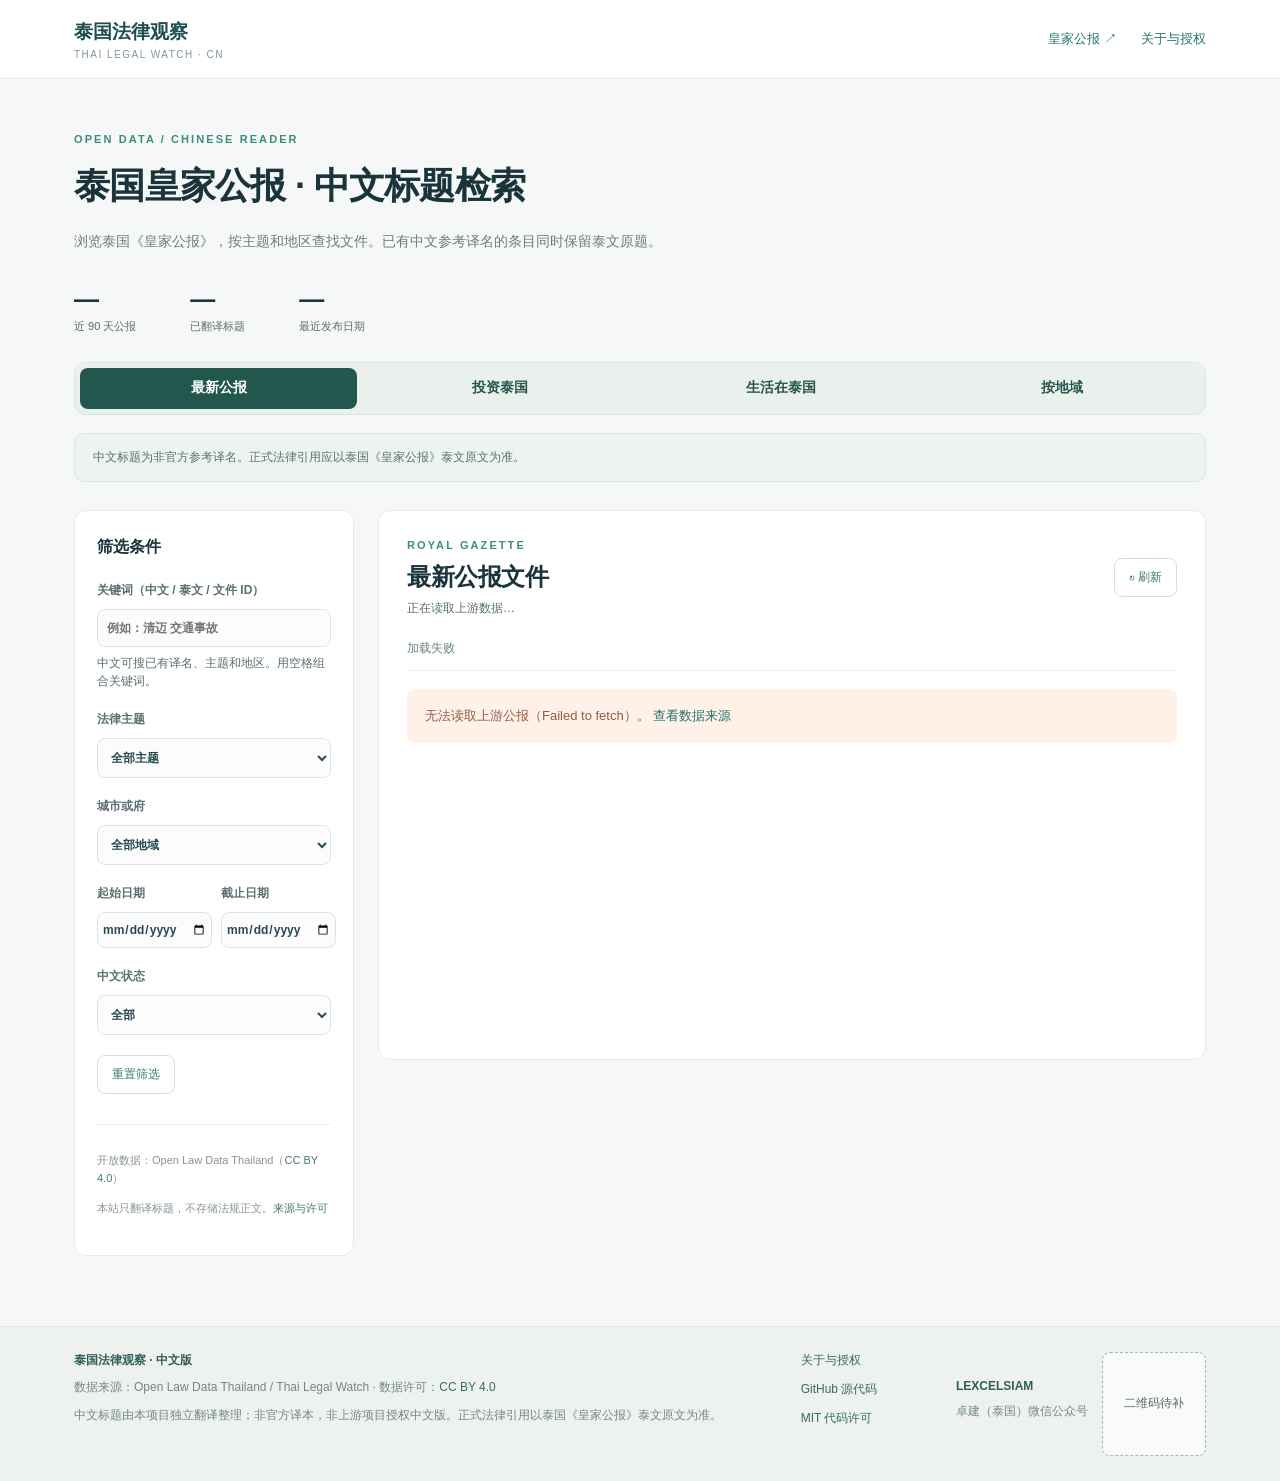
==== index.html @ db8d31ae "Scope Chinese translations to eligible Gazette titles" ====
<!doctype html>
<html lang="zh-CN">
<head>
<meta charset="utf-8"><meta name="viewport" content="width=device-width,initial-scale=1">
<meta name="description" content="泰国皇家公报法律标题中文阅读版"><title>泰国法律观察｜中文阅读版</title>
<link rel="stylesheet" href="./assets/style.css?v=regions"><script type="module" src="./assets/app.js?v=translation-scope"></script>
</head>
<body>
<header><div class="wrap head"><div><strong class="brand">泰国法律观察</strong><small>THAI LEGAL WATCH · CN</small></div><nav><a href="https://ratchakitcha.soc.go.th/" target="_blank" rel="noopener noreferrer">皇家公报 ↗</a><a href="./about.html">关于与授权</a></nav></div></header>
<main class="wrap">
<section class="hero"><div class="eyebrow">OPEN DATA / CHINESE READER</div><h1>泰国皇家公报 · 中文标题检索</h1><p>浏览泰国《皇家公报》，按主题和地区查找文件。已有中文参考译名的条目同时保留泰文原题。</p>
<div class="stats"><div><b id="totalDocs">—</b><span>近 90 天公报</span></div><div><b id="translatedCount">—</b><span>已翻译标题</span></div><div><b id="latestDate">—</b><span>最近发布日期</span></div></div></section>
<nav class="section-nav" aria-label="公报浏览栏目">
  <a href="#gazette" aria-current="page">最新公报</a>
  <a href="#invest">投资泰国</a>
  <a href="#living">生活在泰国</a>
  <a href="#regions">按地域</a>
</nav>
<div class="notice">中文标题为非官方参考译名。正式法律引用应以泰国《皇家公报》泰文原文为准。</div>
<section id="discoveryPanel" class="discovery-panel" aria-labelledby="discoveryTitle" hidden>
  <h2 id="discoveryTitle"></h2>
  <div id="discoveryBody"></div>
</section>
<div class="layout"><aside><div class="pane-title">筛选条件</div><label>关键词（中文 / 泰文 / 文件 ID）<input id="queryInput" type="search" placeholder="例如：清迈 交通事故" aria-describedby="queryHelp"><span id="queryHelp" class="filter-hint">中文可搜已有译名、主题和地区。用空格组合关键词。</span></label><label>法律主题<select id="topicSelect"><option value="">全部主题</option></select></label><label>城市或府<select id="provinceSelect"><option value="">全部地域</option></select></label><div class="dates"><label>起始日期<input id="fromDate" type="date"></label><label>截止日期<input id="toDate" type="date"></label></div><label>中文状态<select id="translationFilter"><option value="all">全部</option><option value="translated">已翻译</option><option value="pending">待译</option><option value="excluded">不纳入翻译</option><option value="review">待人工审核</option></select></label><button id="resetButton" class="ghost">重置筛选</button><div class="aside-foot"><p>开放数据：Open Law Data Thailand（<a href="https://creativecommons.org/licenses/by/4.0/" target="_blank" rel="noopener noreferrer">CC BY 4.0</a>）</p><p>本站只翻译标题，不存储法规正文。<a href="./about.html">来源与许可</a></p></div></aside>
<section class="results"><div class="result-head"><div><div class="eyebrow">ROYAL GAZETTE</div><h2 id="resultsTitle">最新公报文件</h2><p id="rangeLabel">正在读取上游数据…</p><p id="updatedLabel"></p></div><button id="refreshButton" class="ghost">↻ 刷新</button></div><div class="result-status" role="status"><span id="statusLabel">加载中</span><span id="countLabel"></span></div><div id="errorBox" class="error" hidden></div><div id="list"><p class="loading">正在加载…</p></div><div id="emptyBox" hidden>没有符合条件的记录。</div><div class="more"><button id="moreButton" class="ghost" hidden>加载更多</button></div></section></div>
</main>
<footer><div class="wrap footer-attribution"><div><strong>泰国法律观察 · 中文版</strong><p>数据来源：Open Law Data Thailand / Thai Legal Watch · 数据许可：<a href="https://creativecommons.org/licenses/by/4.0/" target="_blank" rel="noopener noreferrer">CC BY 4.0</a></p><p>中文标题由本项目独立翻译整理；非官方译本，非上游项目授权中文版。正式法律引用以泰国《皇家公报》泰文原文为准。</p></div><div class="footer-links"><a href="./about.html">关于与授权</a><a href="https://github.com/zvbo/thai-legal-watch-cn" target="_blank" rel="noopener noreferrer">GitHub 源代码</a><a href="https://github.com/zvbo/thai-legal-watch-cn/blob/main/LICENSE" target="_blank" rel="noopener noreferrer">MIT 代码许可</a></div>
<section class="footer-wechat" aria-label="LEXCELSIAM 微信公众号">
  <div><strong>LEXCELSIAM</strong><p>卓建（泰国）微信公众号</p></div>
  <div class="wechat-slot">二维码待补</div>
</section>
</div></footer>
</body></html>
---- assets/style.css ----
:root{font-family:Inter,-apple-system,BlinkMacSystemFont,"PingFang SC","Microsoft YaHei",sans-serif;background:#f6f8f7;color:#19343b}*{box-sizing:border-box}body{margin:0}a{color:#24776d;text-decoration:none}a:hover{text-decoration:underline}button,input,select{font:inherit}.wrap{max-width:1180px;padding:0 24px;margin:auto}header{background:#fff;border-bottom:1px solid #e6ebe8}.head{height:78px;display:flex;justify-content:space-between;align-items:center;gap:20px}.brand{font-size:19px;color:#1e4e4d}.head small{display:block;font-size:10px;letter-spacing:.15em;color:#7d9994;margin-top:4px}nav{display:flex;gap:24px;font-size:13px}h1,h2,h3{letter-spacing:-.02em}.hero{padding:54px 0 28px}.eyebrow{font-size:11px;font-weight:800;letter-spacing:.19em;color:#3c8c80}.hero h1{font-size:36px;margin:17px 0}.hero p{line-height:1.9;font-size:14px;color:#6b7d80}.stats{display:flex;gap:54px;margin-top:30px}.stats>div{display:flex;flex-direction:column;gap:5px}.stats b{font-size:25px}.stats span{color:#8a9c9c;font-size:11px}.notice{background:#edf4f0;border:1px solid #dae8dd;padding:15px 18px;margin:12px 0 28px;border-radius:10px;font-size:12px;color:#587366}.layout{display:grid;grid-template-columns:280px minmax(0,1fr);gap:24px;align-items:start}aside,.results{background:#fff;border:1px solid #e6ebe9;border-radius:12px}aside{padding:26px 22px}.pane-title{font-size:16px;font-weight:750;margin-bottom:24px}aside label{display:block;color:#5b7072;font-size:12px;margin:0 0 20px;font-weight:650}input,select{display:block;width:100%;margin-top:10px;padding:11px 9px;border:1px solid #dbe6e3;background:#fbfcfb;border-radius:8px;min-width:0;color:#284b52;font-size:12px}.dates{display:grid;grid-template-columns:1fr 1fr;gap:9px}.dates input{padding:9px 4px}.ghost{padding:10px 14px;background:#fff;border:1px solid #d1e2de;color:#39796d;border-radius:8px;cursor:pointer;font-size:12px}.ghost:hover{background:#f1f8f5}.aside-foot{font-size:11px;color:#859594;line-height:1.7;border-top:1px solid #edf1ef;margin-top:30px;padding-top:15px}.results{padding:28px;min-height:550px}.result-head{display:flex;align-items:center;justify-content:space-between;gap:12px}.result-head h2{font-size:24px;margin:10px 0 7px}.result-head p{font-size:12px;color:#839497;margin:0}.result-status{display:flex;justify-content:space-between;font-size:12px;color:#6c8587;padding:23px 0 13px;border-bottom:1px solid #eaf0ed;gap:12px}.day-heading{background:#f4f8f6;padding:10px;margin-top:18px;font-size:12px;font-weight:750;color:#567e79;border-radius:6px}.result-row{border-bottom:1px solid #edf1ef;padding:22px 0}.meta{display:flex;gap:9px;flex-wrap:wrap;font-size:11px;color:#788e90}.chip{background:#eef5f1;border-radius:5px;padding:3px 7px;color:#48776d}.pending{background:#f1f3f4;color:#879294}.result-row h3{font-size:16px;line-height:1.6;margin:13px 0 8px}.thai{color:#8b999a;font-size:12px;line-height:1.7;overflow-wrap:anywhere}.links{display:flex;gap:20px;flex-wrap:wrap;font-size:12px;margin-top:15px}.links span{color:#a3aead;font-size:10px}.more{text-align:center;padding:20px}.error{background:#fff0e8;color:#925c46;padding:18px;margin-top:18px;border-radius:8px;font-size:13px}#emptyBox{text-align:center;color:#83999a;padding:40px 0}.loading{color:#809193}footer{margin-top:70px;background:#eef2ef;border-top:1px solid #e2eae5;color:#728885;font-size:12px;padding:25px 0}footer .wrap{display:flex;justify-content:space-between;align-items:center;gap:20px}[hidden]{display:none!important}@media(max-width:810px){.layout{grid-template-columns:1fr}aside{display:grid;grid-template-columns:1fr 1fr;gap:0 20px}.pane-title,.aside-foot{grid-column:1/-1}}@media(max-width:550px){.wrap{padding:0 16px}.hero{padding-top:34px}.hero h1{font-size:28px}.stats{gap:18px;justify-content:space-between}.stats b{font-size:21px}.stats span{font-size:10px}aside{display:block}.results{padding:17px}nav{gap:11px;font-size:11px}.head{height:69px}.result-head h2{font-size:20px}footer .wrap{display:block}}
/* Attribution and about page */
footer a{color:#356c63}footer .footer-attribution{display:flex;justify-content:space-between;align-items:flex-start;gap:28px}footer .footer-attribution p{line-height:1.7;margin:8px 0}footer .footer-attribution strong{color:#325d58}.footer-links{display:flex;flex-direction:column;gap:12px;flex-shrink:0}.source-notes{font-size:11px;line-height:1.5;color:#849694;margin:10px 0}.aside-foot a{color:#48776d}.about-main{max-width:900px;padding-top:50px;padding-bottom:38px}.about-main h1{font-size:34px;margin:14px 0 18px}.about-lead{font-size:15px;color:#607776;line-height:2;margin-bottom:40px}.about-section{padding:25px 0;border-top:1px solid #e0e8e4}.about-section h2{font-size:19px;margin:0 0 19px}.about-section p{color:#617572;line-height:2;font-size:14px}.about-section strong{color:#294b4a}.about-table{display:grid;gap:14px}.about-table>div{padding:20px 22px;background:#fff;border:1px solid #e4ebe7;border-radius:10px}.about-table p{margin:8px 0}.about-table a{font-size:13px}.about-back{padding-top:15px}@media(max-width:810px){footer .footer-attribution{flex-direction:column}.footer-links{flex-direction:row;flex-wrap:wrap}.about-main{padding-top:35px}}@media(max-width:550px){.about-main h1{font-size:27px}nav{flex-wrap:wrap;justify-content:flex-end}footer .footer-attribution{display:block}.footer-links{margin-top:15px}}

/* Gazette results */
.result-head p + p { margin-top: 5px; }
.result-head p:empty { display: none; }
.result-head p, .stats span, .source-notes { color: #596f70; }
.result-status { flex-wrap: wrap; }
.day-heading { margin-bottom: 0; }
.meta { align-items: center; color: #596f70; }
.pending { color: #59676a; }
.result-row h3 { overflow-wrap: anywhere; }
.thai { color: #4f6366; font-size: 14px; }
.links { align-items: baseline; gap: 8px 18px; }
.links span { color: #596f70; font-size: 11px; font-variant-numeric: tabular-nums; }
.ghost:disabled { opacity: .65; cursor: wait; }
@media (max-width: 550px) {
  .head small { white-space: nowrap; font-size: 9px; letter-spacing: .08em; }
  .hero { padding: 26px 0 17px; }
  .hero h1 { font-size: 25px; margin: 11px 0; }
  .hero p { line-height: 1.65; }
  .stats { margin-top: 21px; }
  .notice { padding: 11px 14px; margin-bottom: 18px; }
  aside { padding: 18px 16px; }
  aside label { margin-bottom: 14px; }
  .pane-title { margin-bottom: 14px; }
  .aside-foot { display: none; }
  aside input, aside select { font-size: 16px; font-weight: 400; }
  .dates { grid-template-columns: repeat(2, minmax(0, 1fr)); }
}

/* Browse the Gazette */
.section-nav {
  display: grid;
  grid-template-columns: repeat(4, minmax(0, 1fr));
  gap: 4px;
  padding: 5px;
  background: #eaf1ed;
  border: 1px solid #dbe6e0;
  border-radius: 12px;
}
.section-nav a, .discovery-options a {
  display: inline-flex;
  align-items: center;
  justify-content: center;
  min-height: 41px;
  padding: 8px 12px;
  border-radius: 8px;
  color: #28554f;
  font-size: 14px;
  font-weight: 650;
  text-align: center;
}
.section-nav a:hover, .discovery-options a:hover {
  background: #f5faf7;
  text-decoration: none;
}
.section-nav a[aria-current="page"], .discovery-options a[aria-current="page"] {
  background: #22574d;
  color: #fff;
}
.section-nav + .notice { margin-top: 18px; }
.discovery-panel {
  padding: 24px 28px;
  margin-bottom: 20px;
  border: 1px solid #dbe6e0;
  border-radius: 12px;
  background: #fff;
}
.discovery-panel h2 { margin: 0; font-size: 24px; }
.discovery-intro { margin: 10px 0 15px; color: #435e60; line-height: 1.65; }
.discovery-note { margin: 12px 0; color: #596f70; font-size: 13px; line-height: 1.6; }
.discovery-options { display: flex; flex-wrap: wrap; justify-content: flex-start; gap: 7px; }
.discovery-options a {
  border: 1px solid #dbe6e0;
  font-size: 13px;
  background: #f4f8f6;
}
.lens-chip { background: #e5f1ec; color: #27594d; }
@media (max-width: 550px) {
  .hero h1 { text-wrap: balance; }
  .section-nav { grid-template-columns: repeat(2, minmax(0, 1fr)); }
  .section-nav a { padding-inline: 4px; font-size: 13px; }
  .discovery-panel { padding: 17px; }
  .discovery-panel h2 { font-size: 21px; }
}

.filter-hint {
  display: block;
  margin-top: 7px;
  color: #596f70;
  font-weight: 400;
  line-height: 1.55;
}
.footer-wechat {
  display: flex;
  align-items: center;
  gap: 14px;
  flex: 0 0 auto;
}
.wechat-slot {
  display: grid;
  place-items: center;
  width: 104px;
  height: 104px;
  border: 1px dashed #a5b6ad;
  border-radius: 8px;
  background: #f8fbf9;
  color: #526963;
}
@media (max-width: 550px) {
  .footer-wechat { justify-content: space-between; margin-top: 20px; padding-top: 16px; border-top: 1px solid #d9e4dc; }
}
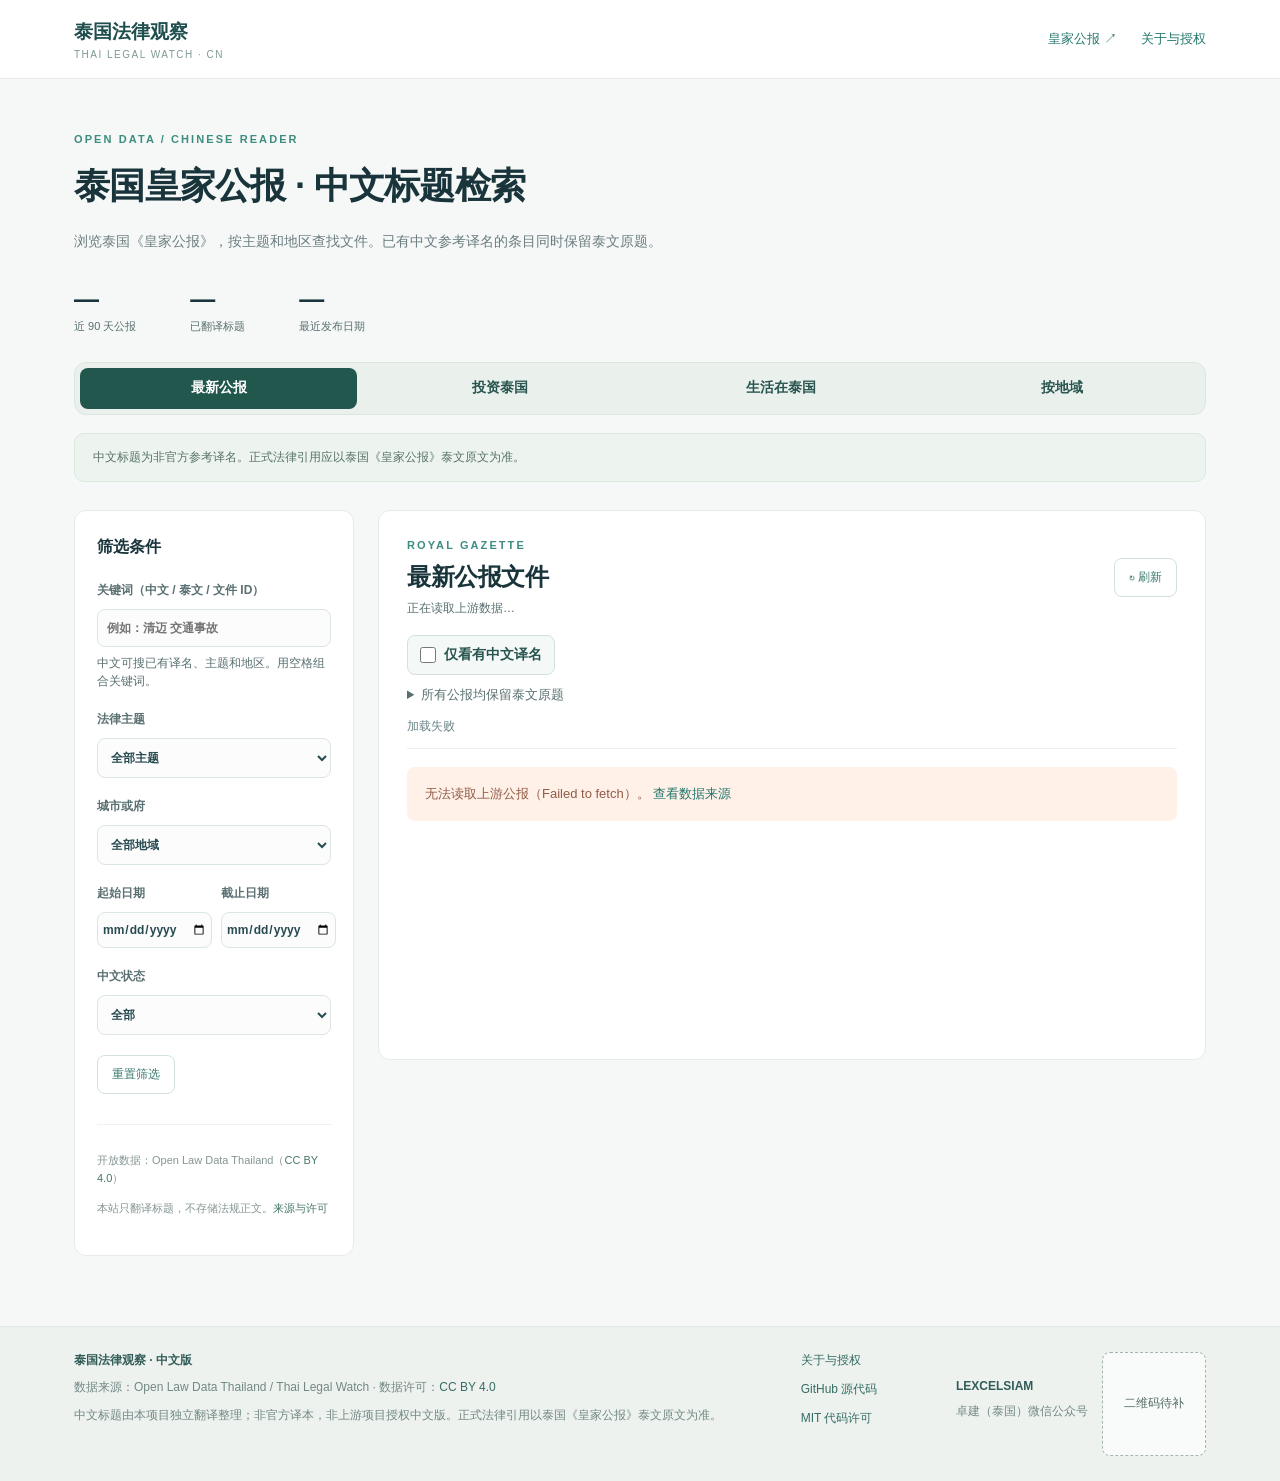
==== commit 1a88a392: "Add a visible translated-only Gazette filter" ====
--- a/index.html
+++ b/index.html
@@ -3,7 +3,7 @@
 <head>
 <meta charset="utf-8"><meta name="viewport" content="width=device-width,initial-scale=1">
 <meta name="description" content="泰国皇家公报法律标题中文阅读版"><title>泰国法律观察｜中文阅读版</title>
-<link rel="stylesheet" href="./assets/style.css?v=regions"><script type="module" src="./assets/app.js?v=translation-scope"></script>
+<link rel="stylesheet" href="./assets/style.css?v=translation-view"><script type="module" src="./assets/app.js?v=translation-view"></script>
 </head>
 <body>
 <header><div class="wrap head"><div><strong class="brand">泰国法律观察</strong><small>THAI LEGAL WATCH · CN</small></div><nav><a href="https://ratchakitcha.soc.go.th/" target="_blank" rel="noopener noreferrer">皇家公报 ↗</a><a href="./about.html">关于与授权</a></nav></div></header>
@@ -22,7 +22,16 @@
   <div id="discoveryBody"></div>
 </section>
 <div class="layout"><aside><div class="pane-title">筛选条件</div><label>关键词（中文 / 泰文 / 文件 ID）<input id="queryInput" type="search" placeholder="例如：清迈 交通事故" aria-describedby="queryHelp"><span id="queryHelp" class="filter-hint">中文可搜已有译名、主题和地区。用空格组合关键词。</span></label><label>法律主题<select id="topicSelect"><option value="">全部主题</option></select></label><label>城市或府<select id="provinceSelect"><option value="">全部地域</option></select></label><div class="dates"><label>起始日期<input id="fromDate" type="date"></label><label>截止日期<input id="toDate" type="date"></label></div><label>中文状态<select id="translationFilter"><option value="all">全部</option><option value="translated">已翻译</option><option value="pending">待译</option><option value="excluded">不纳入翻译</option><option value="review">待人工审核</option></select></label><button id="resetButton" class="ghost">重置筛选</button><div class="aside-foot"><p>开放数据：Open Law Data Thailand（<a href="https://creativecommons.org/licenses/by/4.0/" target="_blank" rel="noopener noreferrer">CC BY 4.0</a>）</p><p>本站只翻译标题，不存储法规正文。<a href="./about.html">来源与许可</a></p></div></aside>
-<section class="results"><div class="result-head"><div><div class="eyebrow">ROYAL GAZETTE</div><h2 id="resultsTitle">最新公报文件</h2><p id="rangeLabel">正在读取上游数据…</p><p id="updatedLabel"></p></div><button id="refreshButton" class="ghost">↻ 刷新</button></div><div class="result-status" role="status"><span id="statusLabel">加载中</span><span id="countLabel"></span></div><div id="errorBox" class="error" hidden></div><div id="list"><p class="loading">正在加载…</p></div><div id="emptyBox" hidden>没有符合条件的记录。</div><div class="more"><button id="moreButton" class="ghost" hidden>加载更多</button></div></section></div>
+<section class="results"><div class="result-head"><div><div class="eyebrow">ROYAL GAZETTE</div><h2 id="resultsTitle">最新公报文件</h2><p id="rangeLabel">正在读取上游数据…</p><p id="updatedLabel"></p></div><button id="refreshButton" class="ghost">↻ 刷新</button></div>
+<div class="translation-tools">
+  <label class="translation-toggle"><input id="translatedOnly" type="checkbox" aria-controls="list">仅看有中文译名</label>
+  <details class="translation-guide">
+    <summary>所有公报均保留泰文原题</summary>
+    <p>有中文参考译名的条目在译名下方展示泰文原题。待译、待人工审核和不纳入翻译的条目仅显示泰文原题。</p>
+    <p>不纳入翻译的条目包括人事任免、授衔授勋、个案裁判以及破产和清算个案公告。</p>
+  </details>
+</div>
+<div class="result-status" role="status"><span id="statusLabel">加载中</span><span id="countLabel"></span></div><div id="errorBox" class="error" hidden></div><div id="list"><p class="loading">正在加载…</p></div><div id="emptyBox" hidden>没有符合条件的记录。</div><div class="more"><button id="moreButton" class="ghost" hidden>加载更多</button></div></section></div>
 </main>
 <footer><div class="wrap footer-attribution"><div><strong>泰国法律观察 · 中文版</strong><p>数据来源：Open Law Data Thailand / Thai Legal Watch · 数据许可：<a href="https://creativecommons.org/licenses/by/4.0/" target="_blank" rel="noopener noreferrer">CC BY 4.0</a></p><p>中文标题由本项目独立翻译整理；非官方译本，非上游项目授权中文版。正式法律引用以泰国《皇家公报》泰文原文为准。</p></div><div class="footer-links"><a href="./about.html">关于与授权</a><a href="https://github.com/zvbo/thai-legal-watch-cn" target="_blank" rel="noopener noreferrer">GitHub 源代码</a><a href="https://github.com/zvbo/thai-legal-watch-cn/blob/main/LICENSE" target="_blank" rel="noopener noreferrer">MIT 代码许可</a></div>
 <section class="footer-wechat" aria-label="LEXCELSIAM 微信公众号">
--- a/assets/style.css
+++ b/assets/style.css
@@ -112,3 +112,43 @@
 @media (max-width: 550px) {
   .footer-wechat { justify-content: space-between; margin-top: 20px; padding-top: 16px; border-top: 1px solid #d9e4dc; }
 }
+
+.translation-tools {
+  display: grid;
+  justify-items: start;
+  gap: 10px;
+  margin-top: 18px;
+}
+.translation-toggle {
+  display: inline-flex;
+  align-items: center;
+  gap: 8px;
+  min-height: 40px;
+  padding: 7px 12px;
+  border: 1px solid #d1e2de;
+  border-radius: 8px;
+  background: #f4f8f6;
+  color: #28554f;
+  font-size: 14px;
+  font-weight: 650;
+  cursor: pointer;
+}
+.translation-toggle:has(input:checked) {
+  border-color: #22574d;
+  background: #e5f1ec;
+}
+.translation-toggle input {
+  width: 16px;
+  height: 16px;
+  margin: 0;
+  padding: 0;
+  accent-color: #22574d;
+}
+.translation-guide {
+  color: #596f70;
+  font-size: 13px;
+  line-height: 1.55;
+}
+.translation-guide summary { cursor: pointer; }
+.translation-guide p { margin: 7px 0 0; }
+.translation-tools + .result-status { padding-top: 13px; }
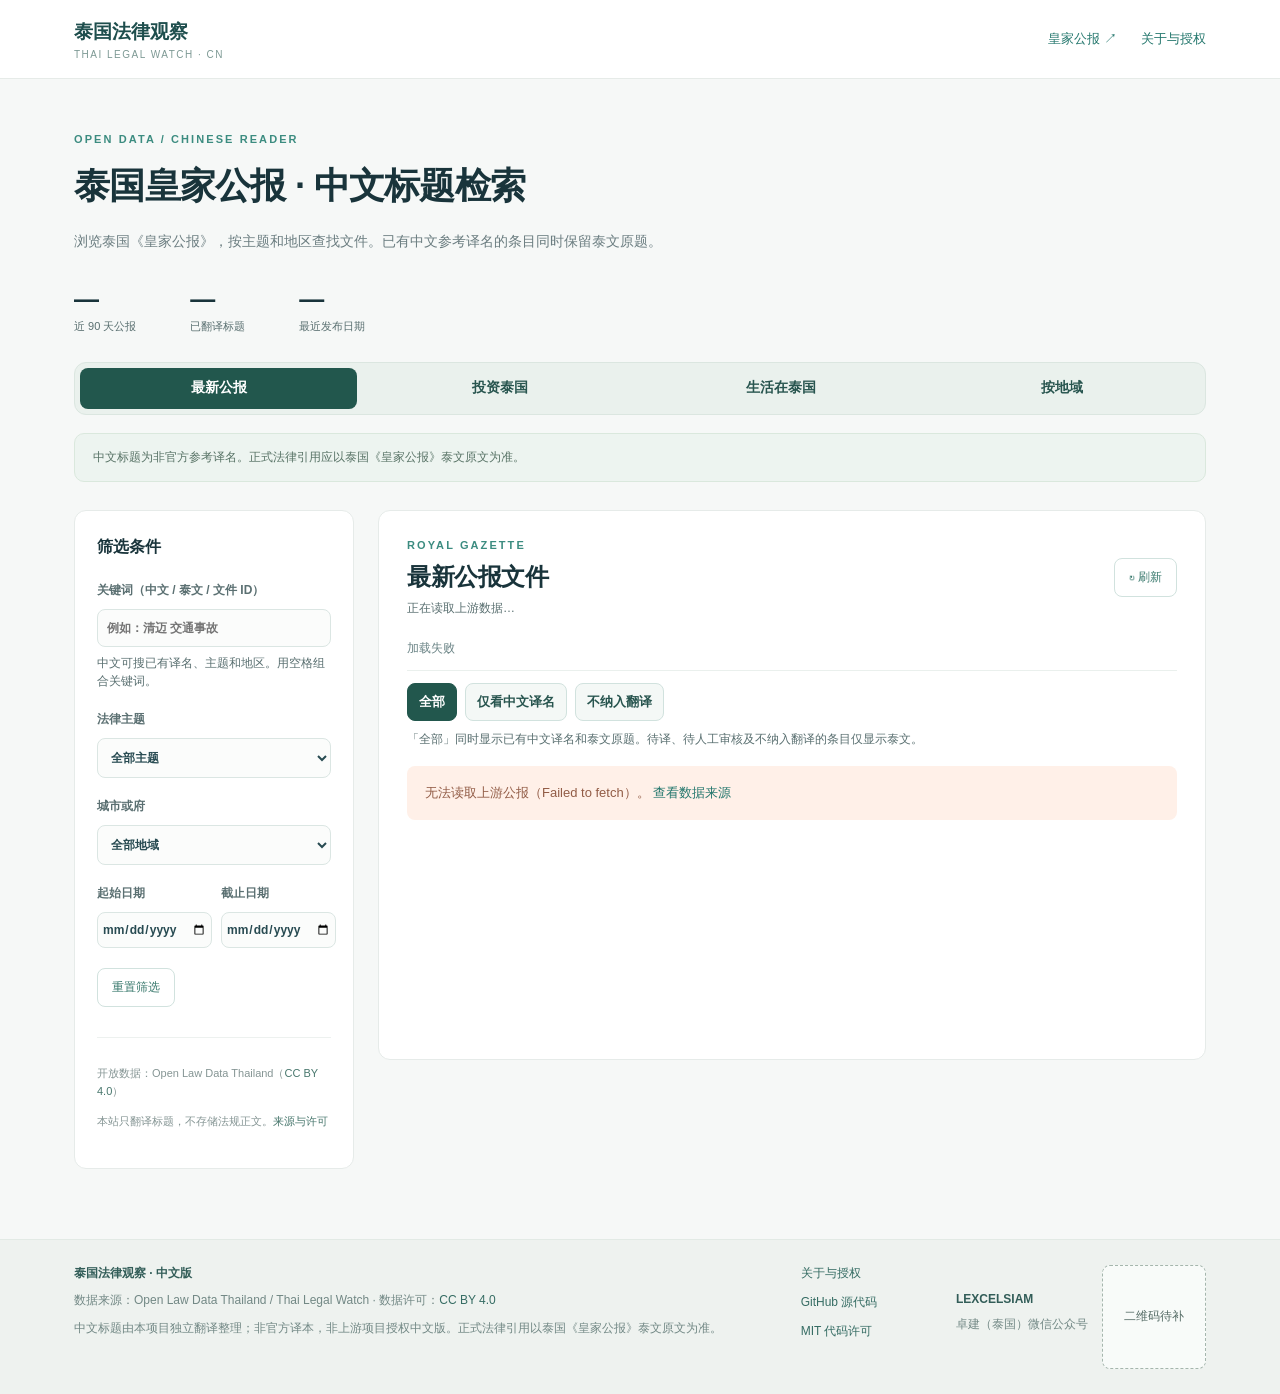
==== commit 3ee9d26c: "Move translation views and scope help to Gazette results" ====
--- a/index.html
+++ b/index.html
@@ -3,7 +3,7 @@
 <head>
 <meta charset="utf-8"><meta name="viewport" content="width=device-width,initial-scale=1">
 <meta name="description" content="泰国皇家公报法律标题中文阅读版"><title>泰国法律观察｜中文阅读版</title>
-<link rel="stylesheet" href="./assets/style.css?v=translation-view"><script type="module" src="./assets/app.js?v=translation-view"></script>
+<link rel="stylesheet" href="./assets/style.css?v=translation-tabs"><script type="module" src="./assets/app.js?v=translation-tabs"></script>
 </head>
 <body>
 <header><div class="wrap head"><div><strong class="brand">泰国法律观察</strong><small>THAI LEGAL WATCH · CN</small></div><nav><a href="https://ratchakitcha.soc.go.th/" target="_blank" rel="noopener noreferrer">皇家公报 ↗</a><a href="./about.html">关于与授权</a></nav></div></header>
@@ -21,17 +21,29 @@
   <h2 id="discoveryTitle"></h2>
   <div id="discoveryBody"></div>
 </section>
-<div class="layout"><aside><div class="pane-title">筛选条件</div><label>关键词（中文 / 泰文 / 文件 ID）<input id="queryInput" type="search" placeholder="例如：清迈 交通事故" aria-describedby="queryHelp"><span id="queryHelp" class="filter-hint">中文可搜已有译名、主题和地区。用空格组合关键词。</span></label><label>法律主题<select id="topicSelect"><option value="">全部主题</option></select></label><label>城市或府<select id="provinceSelect"><option value="">全部地域</option></select></label><div class="dates"><label>起始日期<input id="fromDate" type="date"></label><label>截止日期<input id="toDate" type="date"></label></div><label>中文状态<select id="translationFilter"><option value="all">全部</option><option value="translated">已翻译</option><option value="pending">待译</option><option value="excluded">不纳入翻译</option><option value="review">待人工审核</option></select></label><button id="resetButton" class="ghost">重置筛选</button><div class="aside-foot"><p>开放数据：Open Law Data Thailand（<a href="https://creativecommons.org/licenses/by/4.0/" target="_blank" rel="noopener noreferrer">CC BY 4.0</a>）</p><p>本站只翻译标题，不存储法规正文。<a href="./about.html">来源与许可</a></p></div></aside>
+<div class="layout"><aside><div class="pane-title">筛选条件</div><label>关键词（中文 / 泰文 / 文件 ID）<input id="queryInput" type="search" placeholder="例如：清迈 交通事故" aria-describedby="queryHelp"><span id="queryHelp" class="filter-hint">中文可搜已有译名、主题和地区。用空格组合关键词。</span></label><label>法律主题<select id="topicSelect"><option value="">全部主题</option></select></label><label>城市或府<select id="provinceSelect"><option value="">全部地域</option></select></label><div class="dates"><label>起始日期<input id="fromDate" type="date"></label><label>截止日期<input id="toDate" type="date"></label></div><button id="resetButton" class="ghost">重置筛选</button><div class="aside-foot"><p>开放数据：Open Law Data Thailand（<a href="https://creativecommons.org/licenses/by/4.0/" target="_blank" rel="noopener noreferrer">CC BY 4.0</a>）</p><p>本站只翻译标题，不存储法规正文。<a href="./about.html">来源与许可</a></p></div></aside>
 <section class="results"><div class="result-head"><div><div class="eyebrow">ROYAL GAZETTE</div><h2 id="resultsTitle">最新公报文件</h2><p id="rangeLabel">正在读取上游数据…</p><p id="updatedLabel"></p></div><button id="refreshButton" class="ghost">↻ 刷新</button></div>
-<div class="translation-tools">
-  <label class="translation-toggle"><input id="translatedOnly" type="checkbox" aria-controls="list">仅看有中文译名</label>
-  <details class="translation-guide">
-    <summary>所有公报均保留泰文原题</summary>
-    <p>有中文参考译名的条目在译名下方展示泰文原题。待译、待人工审核和不纳入翻译的条目仅显示泰文原题。</p>
-    <p>不纳入翻译的条目包括人事任免、授衔授勋、个案裁判以及破产和清算个案公告。</p>
-  </details>
+<div class="result-status">
+  <span id="statusLabel" role="status">加载中</span>
+  <div class="result-counts" id="resultCounts" hidden>
+    <span id="countLabel" role="status"></span>
+    <span class="scope-help">
+      <button class="count-help" type="button" aria-describedby="scope-count-tip" aria-expanded="false">不纳入翻译 <span id="excludedTotal"></span></button>
+      <span class="scope-tip" id="scope-count-tip" role="tooltip">不纳入翻译的条目包括人事任免、授衔授勋、个案裁判以及破产和清算个案公告。这些条目保留泰文原题及可用的官方公报链接。</span>
+    </span>
+    <span id="reviewCount"></span>
+  </div>
 </div>
-<div class="result-status" role="status"><span id="statusLabel">加载中</span><span id="countLabel"></span></div><div id="errorBox" class="error" hidden></div><div id="list"><p class="loading">正在加载…</p></div><div id="emptyBox" hidden>没有符合条件的记录。</div><div class="more"><button id="moreButton" class="ghost" hidden>加载更多</button></div></section></div>
+<div class="translation-options" role="group" aria-label="翻译显示方式">
+  <button type="button" data-translation-mode="all" aria-pressed="true" aria-controls="list">全部</button>
+  <button type="button" data-translation-mode="translated" aria-pressed="false" aria-controls="list">仅看中文译名</button>
+  <span class="scope-help">
+    <button type="button" data-translation-mode="excluded" aria-pressed="false" aria-controls="list" aria-describedby="scope-mode-tip">不纳入翻译</button>
+    <span class="scope-tip" id="scope-mode-tip" role="tooltip">不纳入翻译的条目包括人事任免、授衔授勋、个案裁判以及破产和清算个案公告。这些条目保留泰文原题及可用的官方公报链接。</span>
+  </span>
+</div>
+<p class="translation-note">「全部」同时显示已有中文译名和泰文原题。待译、待人工审核及不纳入翻译的条目仅显示泰文。</p>
+<div id="errorBox" class="error" hidden></div><div id="list"><p class="loading">正在加载…</p></div><div id="emptyBox" hidden>没有符合条件的记录。</div><div class="more"><button id="moreButton" class="ghost" hidden>加载更多</button></div></section></div>
 </main>
 <footer><div class="wrap footer-attribution"><div><strong>泰国法律观察 · 中文版</strong><p>数据来源：Open Law Data Thailand / Thai Legal Watch · 数据许可：<a href="https://creativecommons.org/licenses/by/4.0/" target="_blank" rel="noopener noreferrer">CC BY 4.0</a></p><p>中文标题由本项目独立翻译整理；非官方译本，非上游项目授权中文版。正式法律引用以泰国《皇家公报》泰文原文为准。</p></div><div class="footer-links"><a href="./about.html">关于与授权</a><a href="https://github.com/zvbo/thai-legal-watch-cn" target="_blank" rel="noopener noreferrer">GitHub 源代码</a><a href="https://github.com/zvbo/thai-legal-watch-cn/blob/main/LICENSE" target="_blank" rel="noopener noreferrer">MIT 代码许可</a></div>
 <section class="footer-wechat" aria-label="LEXCELSIAM 微信公众号">
--- a/assets/style.css
+++ b/assets/style.css
@@ -113,42 +113,69 @@
   .footer-wechat { justify-content: space-between; margin-top: 20px; padding-top: 16px; border-top: 1px solid #d9e4dc; }
 }
 
-.translation-tools {
-  display: grid;
-  justify-items: start;
-  gap: 10px;
-  margin-top: 18px;
+.result-counts, .translation-options {
+  display: flex;
+  align-items: center;
+  flex-wrap: wrap;
+  gap: 6px;
 }
-.translation-toggle {
-  display: inline-flex;
-  align-items: center;
-  gap: 8px;
-  min-height: 40px;
-  padding: 7px 12px;
+.result-counts > :not(:first-child)::before { content: '·'; margin-right: 6px; }
+.translation-options { gap: 8px; margin-top: 12px; }
+.translation-options button {
+  min-height: 38px;
+  padding: 6px 11px;
   border: 1px solid #d1e2de;
   border-radius: 8px;
   background: #f4f8f6;
   color: #28554f;
-  font-size: 14px;
+  font-size: 13px;
   font-weight: 650;
   cursor: pointer;
 }
-.translation-toggle:has(input:checked) {
+.translation-options button[aria-pressed="true"] {
   border-color: #22574d;
-  background: #e5f1ec;
+  background: #22574d;
+  color: #fff;
 }
-.translation-toggle input {
-  width: 16px;
-  height: 16px;
-  margin: 0;
-  padding: 0;
-  accent-color: #22574d;
+.translation-note { margin: 9px 0 0; color: #596f70; font-size: 12px; line-height: 1.55; }
+.scope-help { position: relative; }
+.count-help {
+  padding: 2px 0;
+  border: 0;
+  background: transparent;
+  color: #28554f;
+  font: inherit;
+  text-decoration: underline dotted;
+  text-underline-offset: 3px;
+  cursor: help;
 }
-.translation-guide {
-  color: #596f70;
-  font-size: 13px;
+.scope-tip {
+  position: absolute;
+  z-index: 1;
+  top: 100%;
+  right: 0;
+  width: min(240px, calc(100vw - 48px));
+  padding: 10px 12px;
+  border: 1px solid #d1e2de;
+  border-radius: 8px;
+  background: #fff;
+  color: #284b52;
+  box-shadow: 0 4px 14px #19343b24;
+  font-size: 12px;
+  font-weight: 400;
   line-height: 1.55;
+  visibility: hidden;
 }
-.translation-guide summary { cursor: pointer; }
-.translation-guide p { margin: 7px 0 0; }
-.translation-tools + .result-status { padding-top: 13px; }
+.scope-help:not([data-dismissed="true"]):is(:has(button:focus-visible), [data-open="true"]) .scope-tip {
+  visibility: visible;
+}
+@media (hover: hover) {
+  .scope-help:not([data-dismissed="true"]):hover .scope-tip { visibility: visible; }
+}
+@media (max-width: 550px) {
+  .result-counts .scope-help { position: static; }
+  .result-counts { position: relative; }
+  .translation-options { position: relative; }
+  .translation-options .scope-help { position: static; }
+  .scope-tip { right: auto; left: 0; }
+}
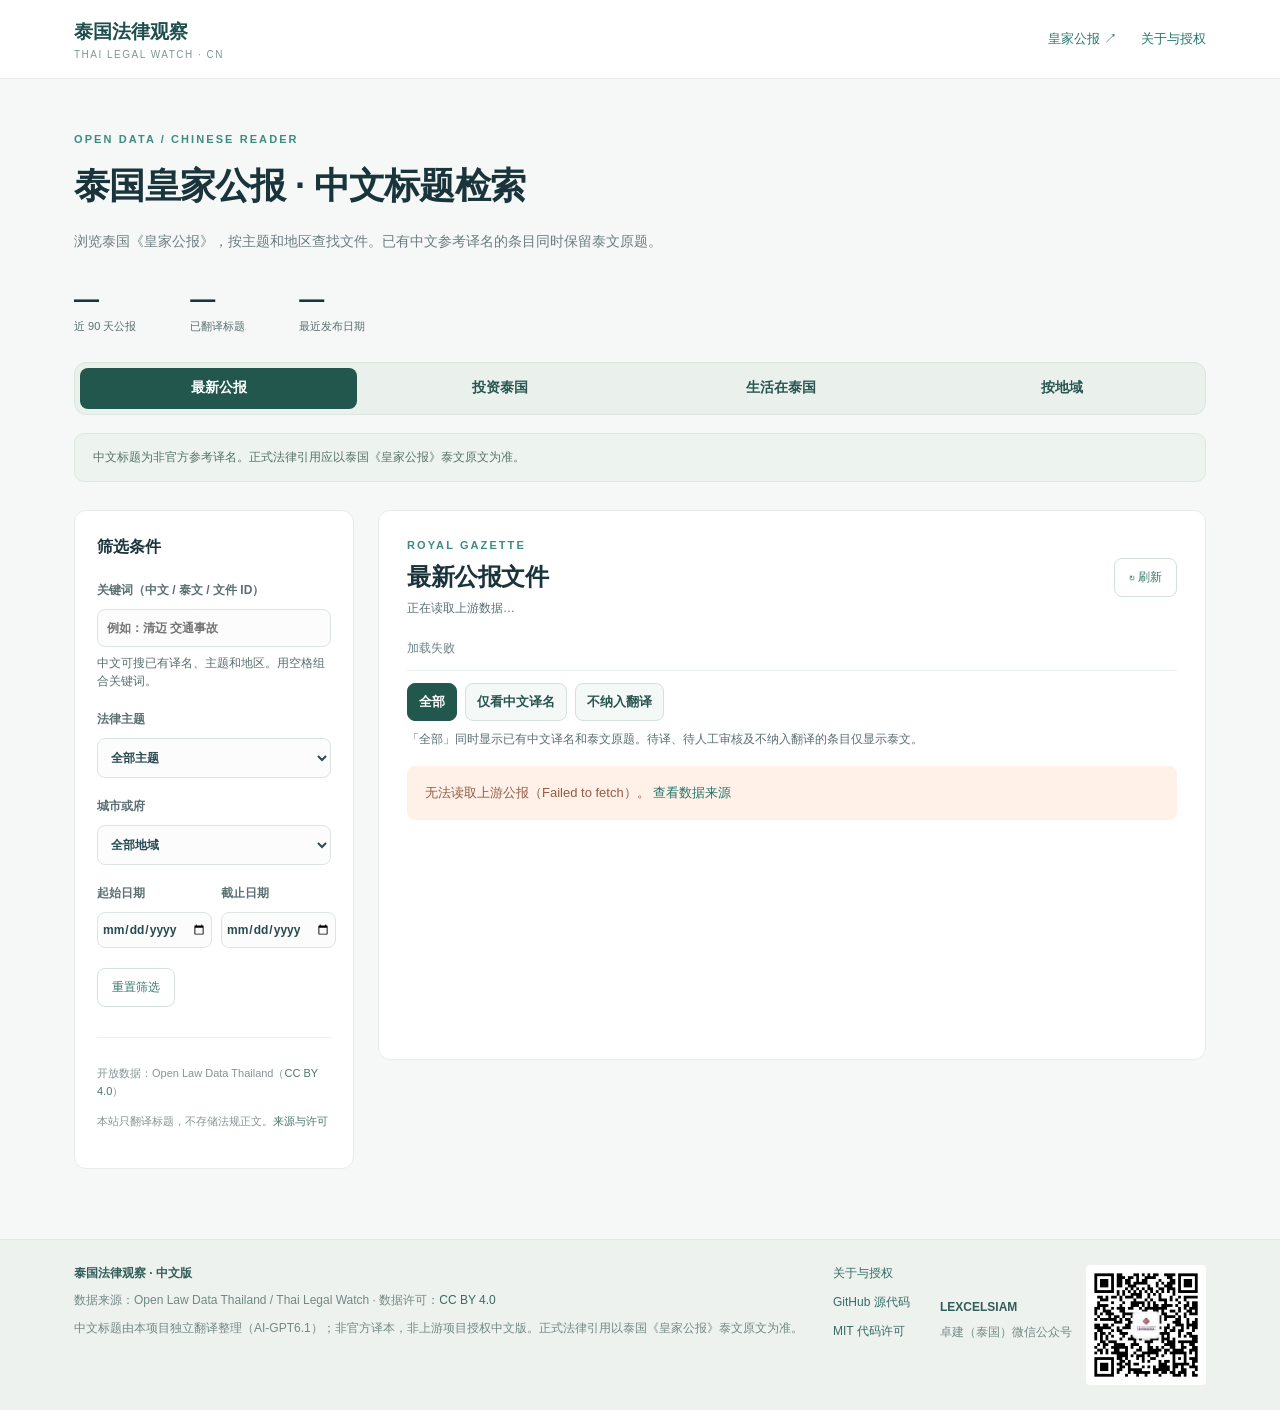
==== commit 0bacdd96: "Add WeChat QR and disclose title translation tool" ====
--- a/index.html
+++ b/index.html
@@ -3,7 +3,7 @@
 <head>
 <meta charset="utf-8"><meta name="viewport" content="width=device-width,initial-scale=1">
 <meta name="description" content="泰国皇家公报法律标题中文阅读版"><title>泰国法律观察｜中文阅读版</title>
-<link rel="stylesheet" href="./assets/style.css?v=translation-tabs"><script type="module" src="./assets/app.js?v=translation-tabs"></script>
+<link rel="stylesheet" href="./assets/style.css?v=wechat"><script type="module" src="./assets/app.js?v=topic-scope"></script>
 </head>
 <body>
 <header><div class="wrap head"><div><strong class="brand">泰国法律观察</strong><small>THAI LEGAL WATCH · CN</small></div><nav><a href="https://ratchakitcha.soc.go.th/" target="_blank" rel="noopener noreferrer">皇家公报 ↗</a><a href="./about.html">关于与授权</a></nav></div></header>
@@ -45,10 +45,12 @@
 <p class="translation-note">「全部」同时显示已有中文译名和泰文原题。待译、待人工审核及不纳入翻译的条目仅显示泰文。</p>
 <div id="errorBox" class="error" hidden></div><div id="list"><p class="loading">正在加载…</p></div><div id="emptyBox" hidden>没有符合条件的记录。</div><div class="more"><button id="moreButton" class="ghost" hidden>加载更多</button></div></section></div>
 </main>
-<footer><div class="wrap footer-attribution"><div><strong>泰国法律观察 · 中文版</strong><p>数据来源：Open Law Data Thailand / Thai Legal Watch · 数据许可：<a href="https://creativecommons.org/licenses/by/4.0/" target="_blank" rel="noopener noreferrer">CC BY 4.0</a></p><p>中文标题由本项目独立翻译整理；非官方译本，非上游项目授权中文版。正式法律引用以泰国《皇家公报》泰文原文为准。</p></div><div class="footer-links"><a href="./about.html">关于与授权</a><a href="https://github.com/zvbo/thai-legal-watch-cn" target="_blank" rel="noopener noreferrer">GitHub 源代码</a><a href="https://github.com/zvbo/thai-legal-watch-cn/blob/main/LICENSE" target="_blank" rel="noopener noreferrer">MIT 代码许可</a></div>
+<footer><div class="wrap footer-attribution"><div><strong>泰国法律观察 · 中文版</strong><p>数据来源：Open Law Data Thailand / Thai Legal Watch · 数据许可：<a href="https://creativecommons.org/licenses/by/4.0/" target="_blank" rel="noopener noreferrer">CC BY 4.0</a></p><p>中文标题由本项目独立翻译整理（AI-GPT6.1）；非官方译本，非上游项目授权中文版。正式法律引用以泰国《皇家公报》泰文原文为准。</p></div><div class="footer-links"><a href="./about.html">关于与授权</a><a href="https://github.com/zvbo/thai-legal-watch-cn" target="_blank" rel="noopener noreferrer">GitHub 源代码</a><a href="https://github.com/zvbo/thai-legal-watch-cn/blob/main/LICENSE" target="_blank" rel="noopener noreferrer">MIT 代码许可</a></div>
 <section class="footer-wechat" aria-label="LEXCELSIAM 微信公众号">
   <div><strong>LEXCELSIAM</strong><p>卓建（泰国）微信公众号</p></div>
-  <div class="wechat-slot">二维码待补</div>
+  <a class="wechat-qr" href="./assets/lexcelsiam-wechat.jpg">
+    <img src="./assets/lexcelsiam-wechat.jpg" width="258" height="258" alt="查看 LEXCELSIAM 微信公众号二维码原图">
+  </a>
 </section>
 </div></footer>
 </body></html>
--- a/assets/style.css
+++ b/assets/style.css
@@ -99,15 +99,11 @@
   gap: 14px;
   flex: 0 0 auto;
 }
-.wechat-slot {
-  display: grid;
-  place-items: center;
-  width: 104px;
-  height: 104px;
-  border: 1px dashed #a5b6ad;
-  border-radius: 8px;
-  background: #f8fbf9;
-  color: #526963;
+.wechat-qr img {
+  display: block;
+  width: 120px;
+  height: auto;
+  border-radius: 4px;
 }
 @media (max-width: 550px) {
   .footer-wechat { justify-content: space-between; margin-top: 20px; padding-top: 16px; border-top: 1px solid #d9e4dc; }
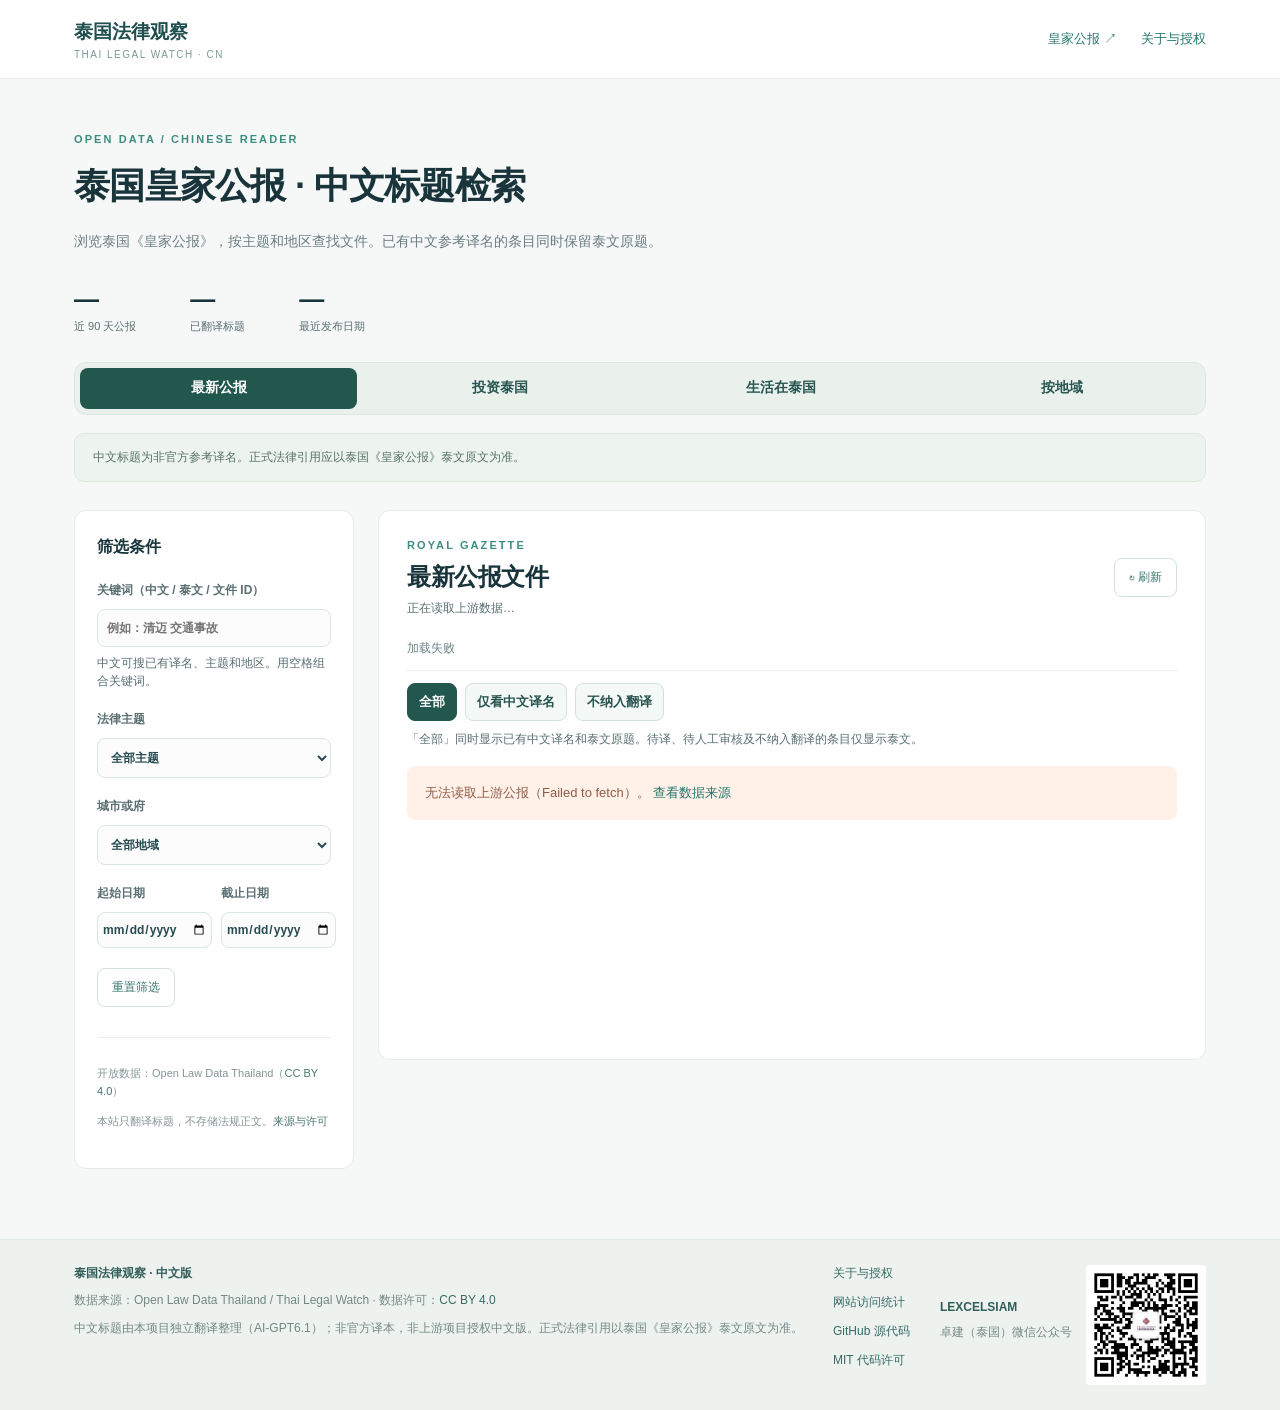
==== commit f5a76e56: "Track Gazette traffic with Umami and publish aggregate totals" ====
--- a/index.html
+++ b/index.html
@@ -3,7 +3,7 @@
 <head>
 <meta charset="utf-8"><meta name="viewport" content="width=device-width,initial-scale=1">
 <meta name="description" content="泰国皇家公报法律标题中文阅读版"><title>泰国法律观察｜中文阅读版</title>
-<link rel="stylesheet" href="./assets/style.css?v=wechat"><script type="module" src="./assets/app.js?v=topic-scope"></script>
+<link rel="stylesheet" href="./assets/style.css?v=wechat"><script type="module" src="./assets/app.js?v=analytics"></script>
 </head>
 <body>
 <header><div class="wrap head"><div><strong class="brand">泰国法律观察</strong><small>THAI LEGAL WATCH · CN</small></div><nav><a href="https://ratchakitcha.soc.go.th/" target="_blank" rel="noopener noreferrer">皇家公报 ↗</a><a href="./about.html">关于与授权</a></nav></div></header>
@@ -45,7 +45,7 @@
 <p class="translation-note">「全部」同时显示已有中文译名和泰文原题。待译、待人工审核及不纳入翻译的条目仅显示泰文。</p>
 <div id="errorBox" class="error" hidden></div><div id="list"><p class="loading">正在加载…</p></div><div id="emptyBox" hidden>没有符合条件的记录。</div><div class="more"><button id="moreButton" class="ghost" hidden>加载更多</button></div></section></div>
 </main>
-<footer><div class="wrap footer-attribution"><div><strong>泰国法律观察 · 中文版</strong><p>数据来源：Open Law Data Thailand / Thai Legal Watch · 数据许可：<a href="https://creativecommons.org/licenses/by/4.0/" target="_blank" rel="noopener noreferrer">CC BY 4.0</a></p><p>中文标题由本项目独立翻译整理（AI-GPT6.1）；非官方译本，非上游项目授权中文版。正式法律引用以泰国《皇家公报》泰文原文为准。</p></div><div class="footer-links"><a href="./about.html">关于与授权</a><a href="https://github.com/zvbo/thai-legal-watch-cn" target="_blank" rel="noopener noreferrer">GitHub 源代码</a><a href="https://github.com/zvbo/thai-legal-watch-cn/blob/main/LICENSE" target="_blank" rel="noopener noreferrer">MIT 代码许可</a></div>
+<footer><div class="wrap footer-attribution"><div><strong>泰国法律观察 · 中文版</strong><p>数据来源：Open Law Data Thailand / Thai Legal Watch · 数据许可：<a href="https://creativecommons.org/licenses/by/4.0/" target="_blank" rel="noopener noreferrer">CC BY 4.0</a></p><p>中文标题由本项目独立翻译整理（AI-GPT6.1）；非官方译本，非上游项目授权中文版。正式法律引用以泰国《皇家公报》泰文原文为准。</p></div><div class="footer-links"><a href="./about.html">关于与授权</a><a href="./about.html#traffic-summary">网站访问统计</a><a href="https://github.com/zvbo/thai-legal-watch-cn" target="_blank" rel="noopener noreferrer">GitHub 源代码</a><a href="https://github.com/zvbo/thai-legal-watch-cn/blob/main/LICENSE" target="_blank" rel="noopener noreferrer">MIT 代码许可</a></div>
 <section class="footer-wechat" aria-label="LEXCELSIAM 微信公众号">
   <div><strong>LEXCELSIAM</strong><p>卓建（泰国）微信公众号</p></div>
   <a class="wechat-qr" href="./assets/lexcelsiam-wechat.jpg">
--- a/assets/style.css
+++ b/assets/style.css
@@ -175,3 +175,7 @@
   .translation-options .scope-help { position: static; }
   .scope-tip { right: auto; left: 0; }
 }
+
+#traffic-summary .stats { flex-wrap: wrap; gap: 14px 28px; margin-top: 18px; }
+#traffic-summary dt { font-size: 12px; }
+#traffic-summary dd { margin: 0; font-size: 22px; font-weight: 750; }
